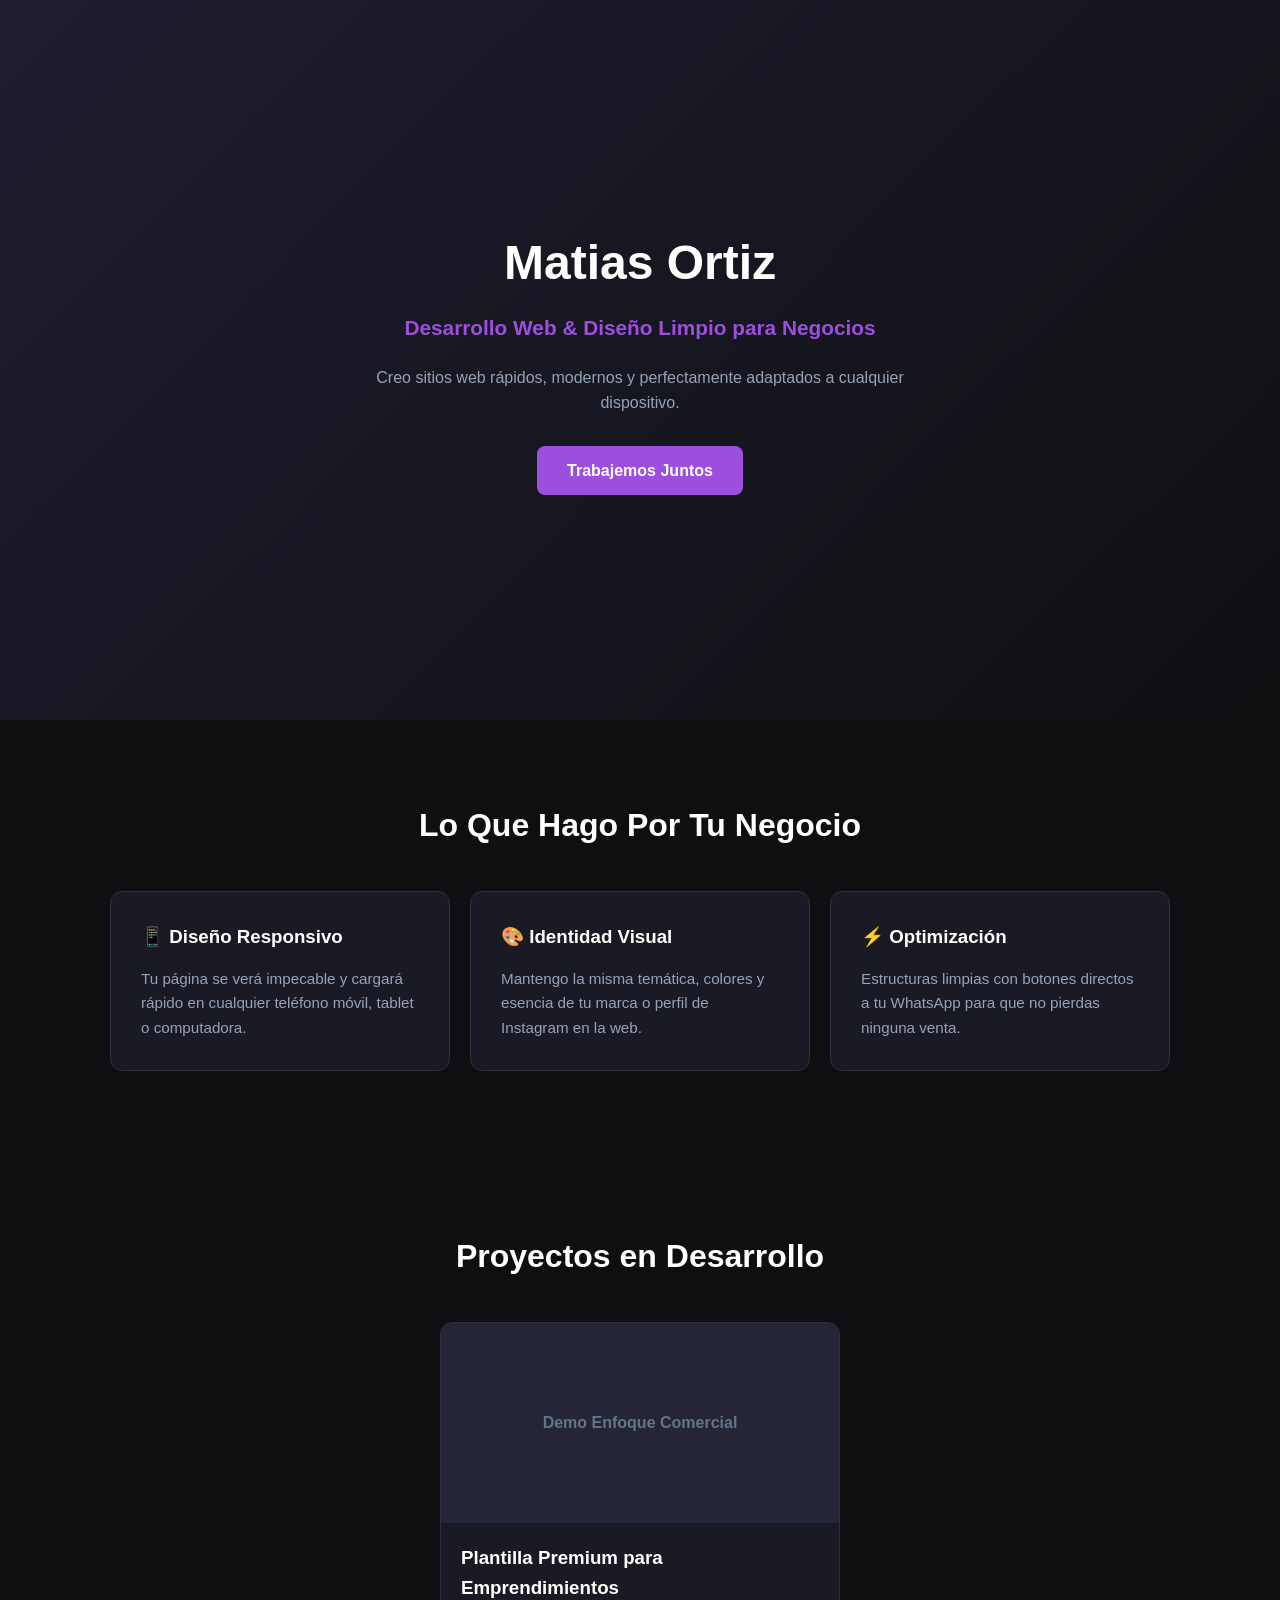
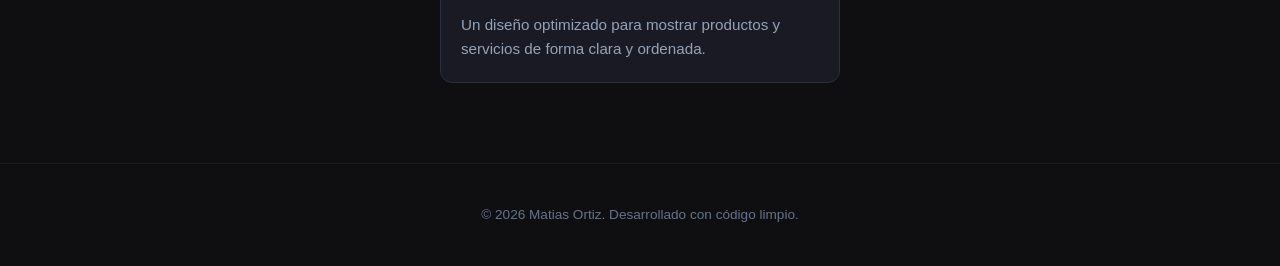
==== index.html @ 4dd02185 "Rename portafoleo to index.html" ====
<!DOCTYPE html>
<html lang="es">
<head>
    <meta charset="UTF-8">
    <meta name="viewport" content="width=device-width, initial-scale=1.0">
    <title>Matias Ortiz | Desarrollo Web</title>
    <link rel="stylesheet" href="style.css">
</head>
<body>

    <!-- Encabezado / Hero -->
    <header class="hero">
        <div class="hero-content">
            <h1>Matias Ortiz</h1>
            <p class="subtitle">Desarrollo Web & Diseño Limpio para Negocios</p>
            <p class="tagline">Creo sitios web rápidos, modernos y perfectamente adaptados a cualquier dispositivo.</p>
           <a href="https://www.instagram.com/matioz___" class="btn-primary" target="_blank">Trabajemos Juntos</a>
        </div>
    </header>

    <!-- Sección de Servicios -->
    <section class="services">
        <h2>Lo Que Hago Por Tu Negocio</h2>
        <div class="grid-services">
            <div class="card">
                <h3>📱 Diseño Responsivo</h3>
                <p>Tu página se verá impecable y cargará rápido en cualquier teléfono móvil, tablet o computadora.</p>
            </div>
            <div class="card">
                <h3>🎨 Identidad Visual</h3>
                <p>Mantengo la misma temática, colores y esencia de tu marca o perfil de Instagram en la web.</p>
            </div>
            <div class="card">
                <h3>⚡ Optimización</h3>
                <p>Estructuras limpias con botones directos a tu WhatsApp para que no pierdas ninguna venta.</p>
            </div>
        </div>
    </section>

    <!-- Sección de Proyectos (Demos) -->
    <section class="projects">
        <h2>Proyectos en Desarrollo</h2>
        <div class="grid-projects">
            <div class="project-card">
                <div class="project-img-placeholder">Demo Enfoque Comercial</div>
                <h3>Plantilla Premium para Emprendimientos</h3>
                <p>Un diseño optimizado para mostrar productos y servicios de forma clara y ordenada.</p>
            </div>
        </div>
    </section>

    <!-- Footer -->
    <footer>
        <p>&copy; 2026 Matias Ortiz. Desarrollado con código limpio.</p>
    </footer>

</body>
</html>
---- style.css ----
/* Configuración General */
* {
    margin: 0;
    padding: 0;
    box-sizing: border-box;
    font-family: 'Segoe UI', Tahoma, Geneva, Verdana, sans-serif;
}

body {
    background-color: #0f0f12; /* Fondo oscuro y moderno */
    color: #e2e8f0;
    line-height: 1.6;
}

/* Encabezado / Hero */
.hero {
    height: 80vh;
    display: flex;
    align-items: center;
    justify-content: center;
    text-align: center;
    padding: 20px;
    background: linear-gradient(135deg, #1e1e2f 0%, #0f0f12 100%);
}

.hero-content h1 {
    font-size: 3rem;
    color: #fff;
    margin-bottom: 10px;
}

.hero-content .subtitle {
    font-size: 1.3rem;
    color: #9d4edf; /* Tono morado/glitch sutil */
    font-weight: 600;
    margin-bottom: 20px;
}

.hero-content .tagline {
    max-width: 600px;
    margin: 0 auto 30px auto;
    color: #94a3b8;
}

/* Botón Profesional */
.btn-primary {
    display: inline-block;
    padding: 12px 30px;
    background-color: #9d4edf;
    color: #fff;
    text-decoration: none;
    border-radius: 8px;
    font-weight: bold;
    transition: transform 0.2s, background-color 0.2s;
}

.btn-primary:hover {
    background-color: #7b2cbf;
    transform: translateY(-2px);
}

/* Sección Servicios */
.services, .projects {
    padding: 80px 20px;
    max-width: 1100px;
    margin: 0 auto;
}

h2 {
    text-align: center;
    font-size: 2rem;
    margin-bottom: 40px;
    color: #fff;
}

.grid-services {
    display: grid;
    grid-template-columns: repeat(auto-fit, minmax(280px, 1fr));
    gap: 20px;
}

.card {
    background-color: #1a1a24;
    padding: 30px;
    border-radius: 12px;
    border: 1px solid #2d2d3f;
    transition: border-color 0.3s;
}

.card:hover {
    border-color: #9d4edf;
}

.card h3 {
    margin-bottom: 15px;
    color: #fff;
}

.card p {
    color: #94a3b8;
    font-size: 0.95rem;
}

/* Sección Proyectos */
.grid-projects {
    display: flex;
    justify-content: center;
}

.project-card {
    background-color: #1a1a24;
    max-width: 400px;
    border-radius: 12px;
    overflow: hidden;
    border: 1px solid #2d2d3f;
}

.project-img-placeholder {
    height: 200px;
    background-color: #252538;
    display: flex;
    align-items: center;
    justify-content: center;
    color: #64748b;
    font-weight: bold;
}

.project-card h3 {
    padding: 20px 20px 10px 20px;
    color: #fff;
}

.project-card p {
    padding: 0 20px 20px 20px;
    color: #94a3b8;
    font-size: 0.95rem;
}

/* Footer */
footer {
    text-align: center;
    padding: 40px 20px;
    color: #64748b;
    font-size: 0.85rem;
    border-top: 1px solid #1a1a24;
}
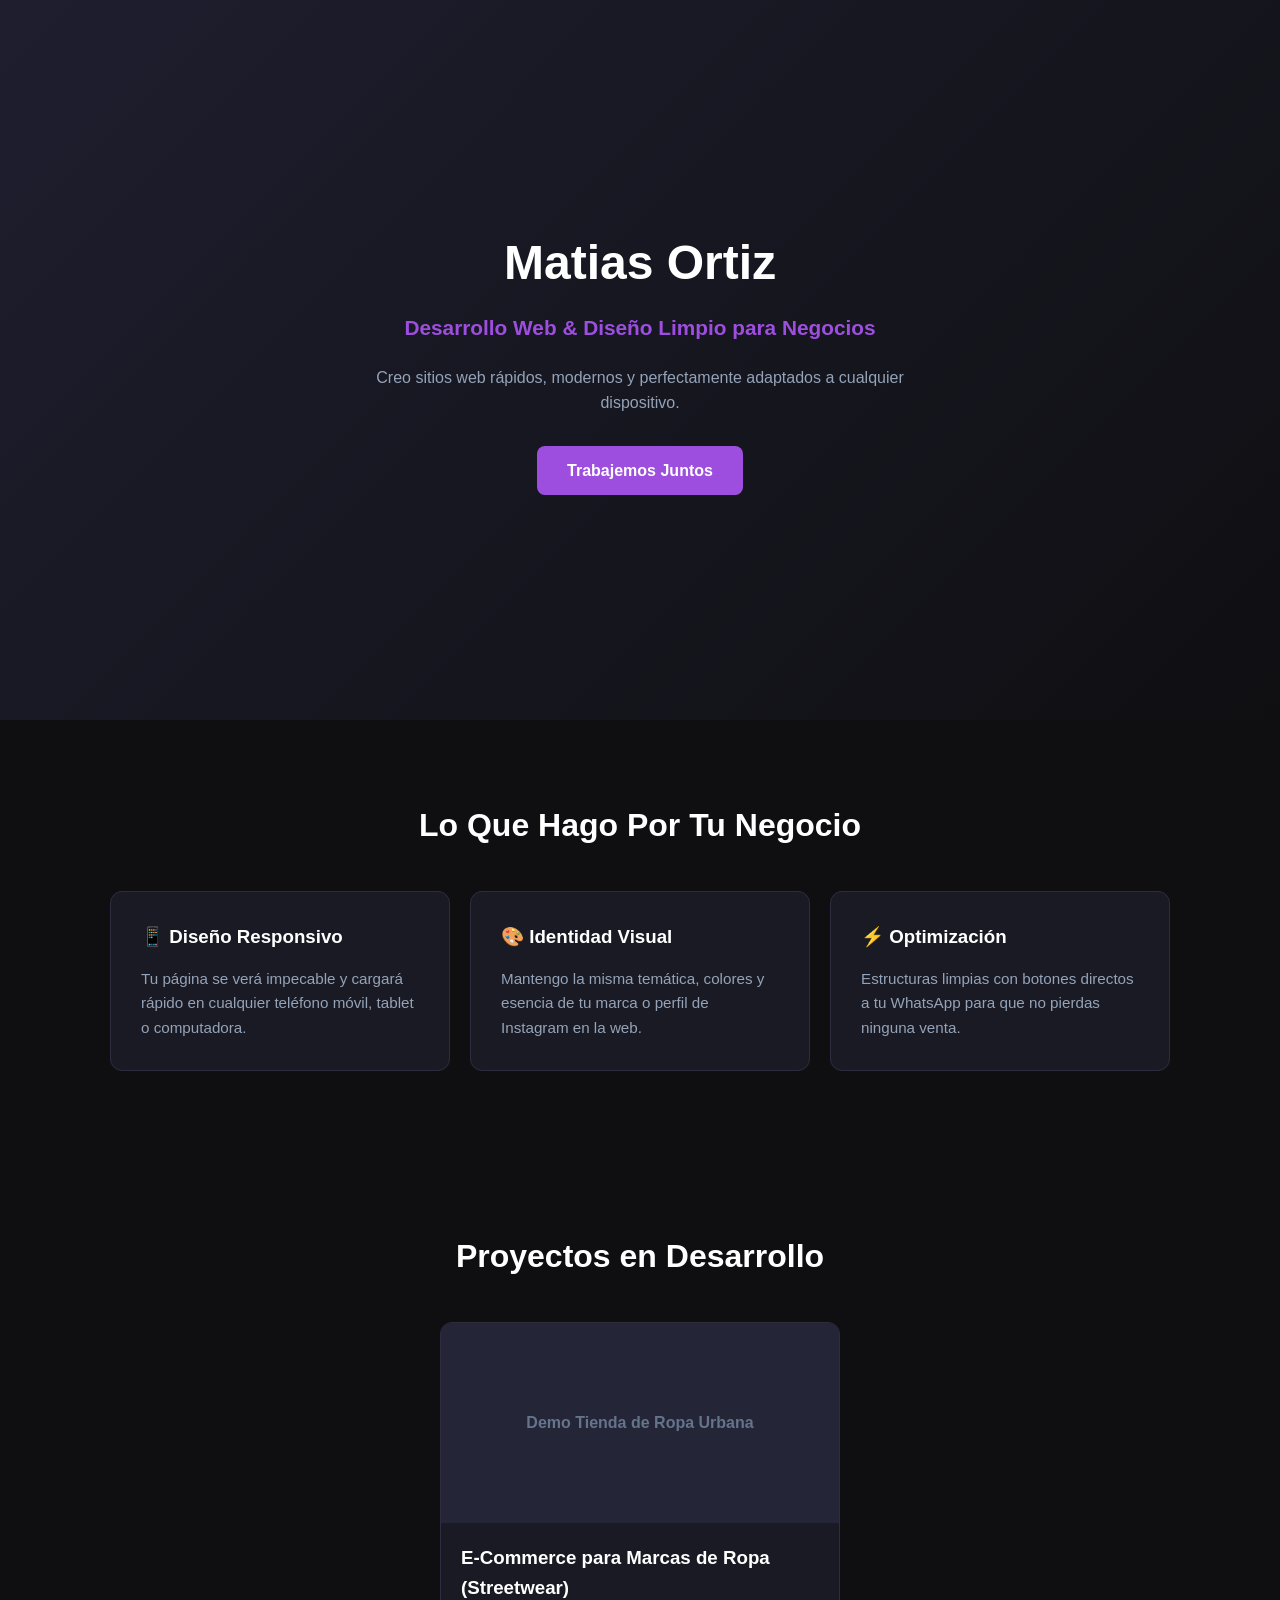
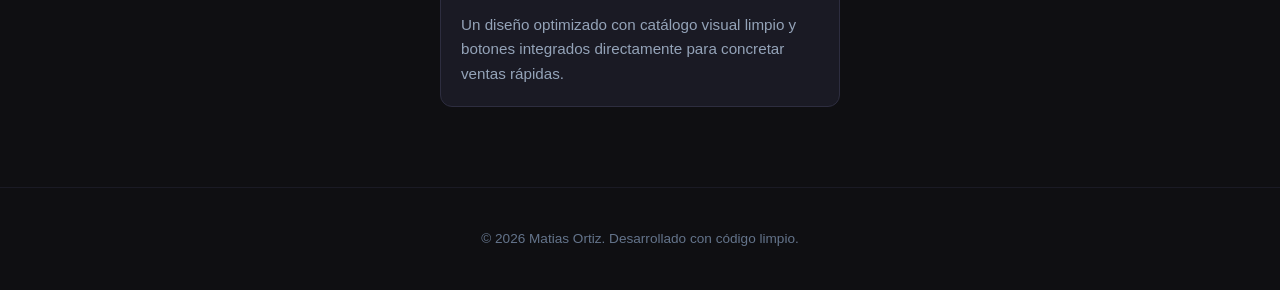
==== commit 960821b6: "Update index.html" ====
--- a/index.html
+++ b/index.html
@@ -8,17 +8,15 @@
 </head>
 <body>
 
-    <!-- Encabezado / Hero -->
     <header class="hero">
         <div class="hero-content">
             <h1>Matias Ortiz</h1>
             <p class="subtitle">Desarrollo Web & Diseño Limpio para Negocios</p>
             <p class="tagline">Creo sitios web rápidos, modernos y perfectamente adaptados a cualquier dispositivo.</p>
-           <a href="https://www.instagram.com/matioz___" class="btn-primary" target="_blank">Trabajemos Juntos</a>
+            <a href="https://www.instagram.com/matioz___" class="btn-primary" target="_blank">Trabajemos Juntos</a>
         </div>
     </header>
 
-    <!-- Sección de Servicios -->
     <section class="services">
         <h2>Lo Que Hago Por Tu Negocio</h2>
         <div class="grid-services">
@@ -37,19 +35,19 @@
         </div>
     </section>
 
-    <!-- Sección de Proyectos (Demos) -->
     <section class="projects">
         <h2>Proyectos en Desarrollo</h2>
         <div class="grid-projects">
-            <div class="project-card">
-                <div class="project-img-placeholder">Demo Enfoque Comercial</div>
-                <h3>Plantilla Premium para Emprendimientos</h3>
-                <p>Un diseño optimizado para mostrar productos y servicios de forma clara y ordenada.</p>
-            </div>
+            <a href="demo-tienda/index.html" style="text-decoration: none; color: inherit; display: block;">
+                <div class="project-card">
+                    <div class="project-img-placeholder">Demo Tienda de Ropa Urbana</div>
+                    <h3>E-Commerce para Marcas de Ropa (Streetwear)</h3>
+                    <p>Un diseño optimizado con catálogo visual limpio y botones integrados directamente para concretar ventas rápidas.</p>
+                </div>
+            </a>
         </div>
     </section>
 
-    <!-- Footer -->
     <footer>
         <p>&copy; 2026 Matias Ortiz. Desarrollado con código limpio.</p>
     </footer>
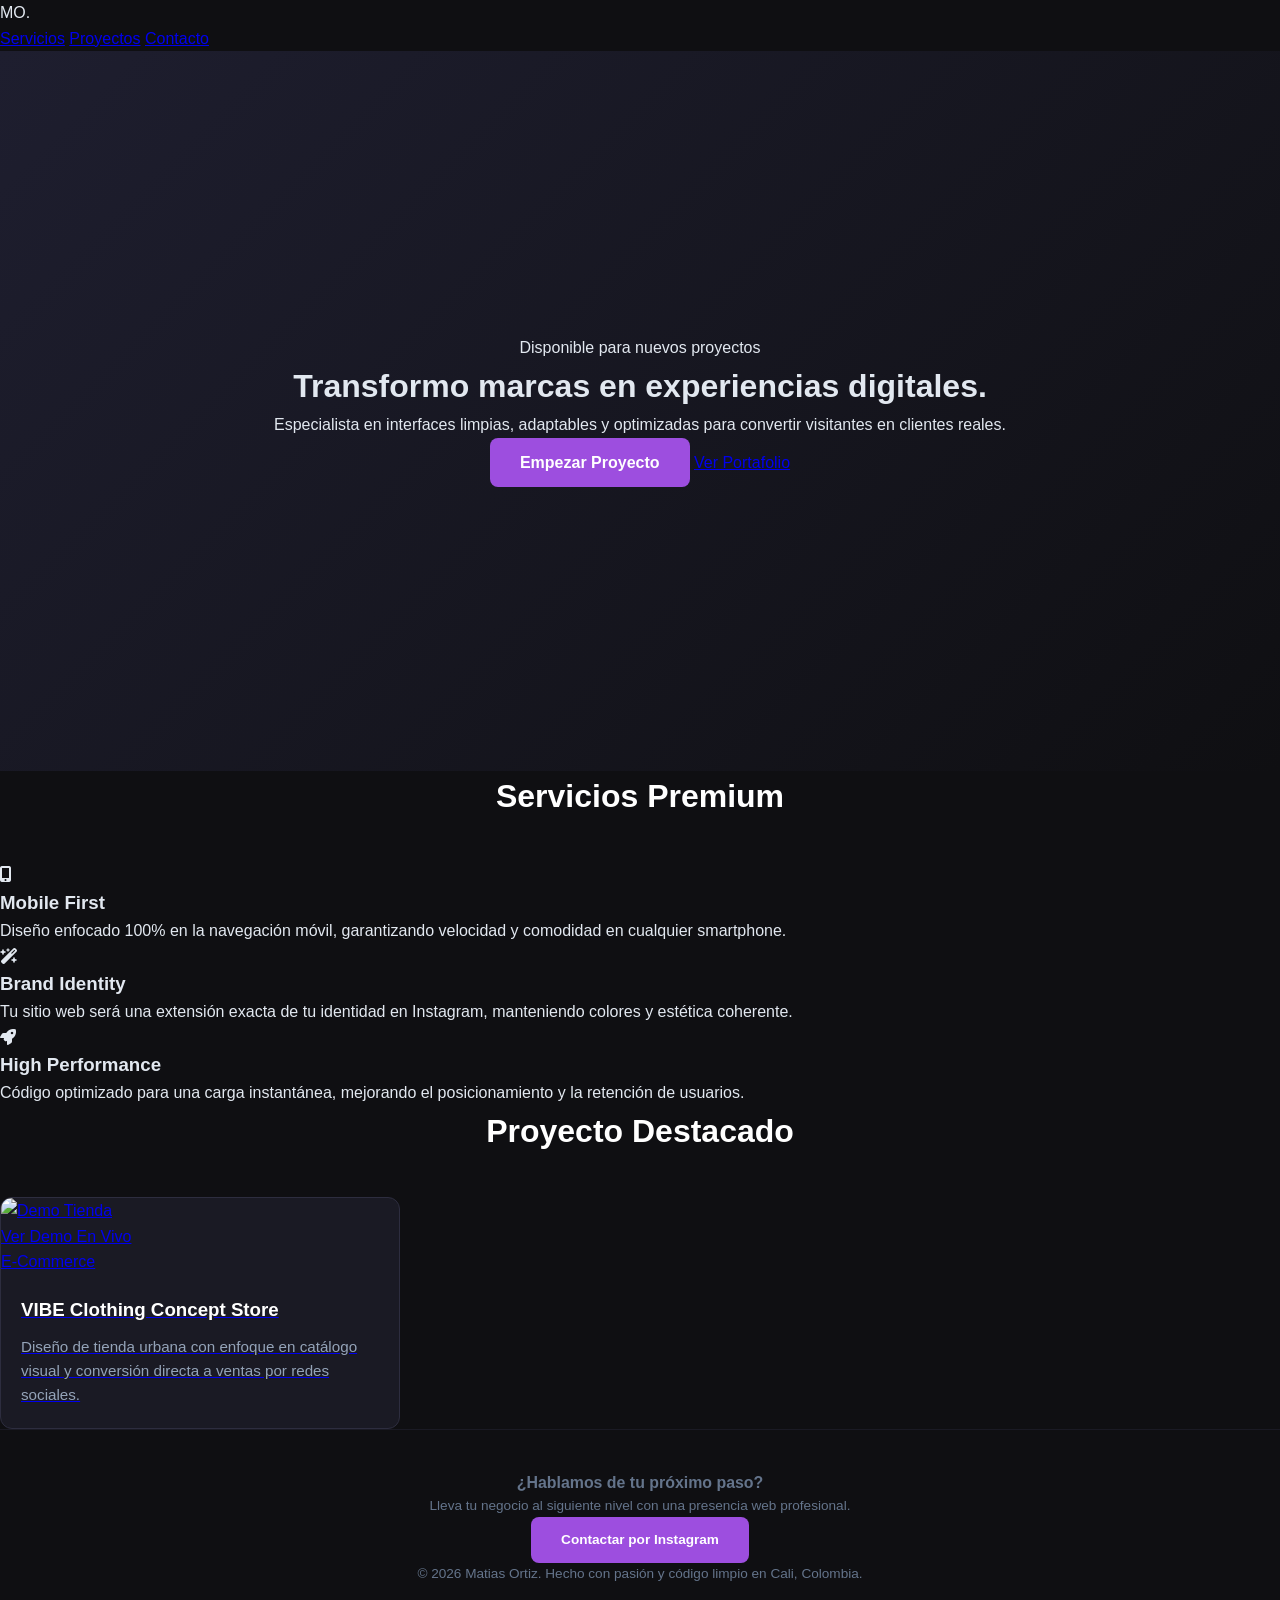
==== commit 7a1c4a00: "Update index.html" ====
--- a/index.html
+++ b/index.html
@@ -3,53 +3,87 @@
 <head>
     <meta charset="UTF-8">
     <meta name="viewport" content="width=device-width, initial-scale=1.0">
-    <title>Matias Ortiz | Desarrollo Web</title>
+    <title>Matias Ortiz | Creative Web Developer</title>
+    <link rel="preconnect" href="https://fonts.googleapis.com">
+    <link rel="preconnect" href="https://fonts.gstatic.com" crossorigin>
+    <link href="https://fonts.googleapis.com/css2?family=Urbanist:wght@300;400;600;800&display=swap" rel="stylesheet">
+    <link rel="stylesheet" href="https://cdnjs.cloudflare.com/ajax/libs/font-awesome/6.5.1/css/all.min.css">
     <link rel="stylesheet" href="style.css">
 </head>
 <body>
 
+    <div class="bg-gradient"></div>
+
+    <nav class="glass-nav">
+        <div class="logo">MO<span>.</span></div>
+        <div class="nav-links">
+            <a href="#servicios">Servicios</a>
+            <a href="#proyectos">Proyectos</a>
+            <a href="https://www.instagram.com/matioz___" class="btn-nav" target="_blank">Contacto</a>
+        </div>
+    </nav>
+
     <header class="hero">
-        <div class="hero-content">
-            <h1>Matias Ortiz</h1>
-            <p class="subtitle">Desarrollo Web & Diseño Limpio para Negocios</p>
-            <p class="tagline">Creo sitios web rápidos, modernos y perfectamente adaptados a cualquier dispositivo.</p>
-            <a href="https://www.instagram.com/matioz___" class="btn-primary" target="_blank">Trabajemos Juntos</a>
+        <div class="hero-container">
+            <span class="badge">Disponible para nuevos proyectos</span>
+            <h1>Transformo marcas en <span>experiencias digitales.</span></h1>
+            <p>Especialista en interfaces limpias, adaptables y optimizadas para convertir visitantes en clientes reales.</p>
+            <div class="hero-btns">
+                <a href="https://www.instagram.com/matioz___" class="btn-primary" target="_blank">Empezar Proyecto</a>
+                <a href="#proyectos" class="btn-secondary">Ver Portafolio</a>
+            </div>
         </div>
     </header>
 
-    <section class="services">
-        <h2>Lo Que Hago Por Tu Negocio</h2>
-        <div class="grid-services">
-            <div class="card">
-                <h3>📱 Diseño Responsivo</h3>
-                <p>Tu página se verá impecable y cargará rápido en cualquier teléfono móvil, tablet o computadora.</p>
+    <section id="servicios" class="section">
+        <h2 class="section-title">Servicios <span>Premium</span></h2>
+        <div class="services-grid">
+            <div class="glass-card">
+                <i class="fa-solid fa-mobile-screen-button icon"></i>
+                <h3>Mobile First</h3>
+                <p>Diseño enfocado 100% en la navegación móvil, garantizando velocidad y comodidad en cualquier smartphone.</p>
             </div>
-            <div class="card">
-                <h3>🎨 Identidad Visual</h3>
-                <p>Mantengo la misma temática, colores y esencia de tu marca o perfil de Instagram en la web.</p>
+            <div class="glass-card">
+                <i class="fa-solid fa-wand-magic-sparkles icon"></i>
+                <h3>Brand Identity</h3>
+                <p>Tu sitio web será una extensión exacta de tu identidad en Instagram, manteniendo colores y estética coherente.</p>
             </div>
-            <div class="card">
-                <h3>⚡ Optimización</h3>
-                <p>Estructuras limpias con botones directos a tu WhatsApp para que no pierdas ninguna venta.</p>
+            <div class="glass-card">
+                <i class="fa-solid fa-rocket icon"></i>
+                <h3>High Performance</h3>
+                <p>Código optimizado para una carga instantánea, mejorando el posicionamiento y la retención de usuarios.</p>
             </div>
         </div>
     </section>
 
-    <section class="projects">
-        <h2>Proyectos en Desarrollo</h2>
-        <div class="grid-projects">
-            <a href="demo-tienda/index.html" style="text-decoration: none; color: inherit; display: block;">
-                <div class="project-card">
-                    <div class="project-img-placeholder">Demo Tienda de Ropa Urbana</div>
-                    <h3>E-Commerce para Marcas de Ropa (Streetwear)</h3>
-                    <p>Un diseño optimizado con catálogo visual limpio y botones integrados directamente para concretar ventas rápidas.</p>
+    <section id="proyectos" class="section">
+        <h2 class="section-title">Proyecto <span>Destacado</span></h2>
+        <div class="featured-project">
+            <a href="demo-tienda/index.html" class="project-link">
+                <div class="glass-card project-card">
+                    <div class="project-img">
+                        <img src="https://images.unsplash.com/photo-1558769132-cb1aea458c5e?q=80&w=1000&auto=format&fit=crop" alt="Demo Tienda">
+                        <div class="img-overlay">Ver Demo En Vivo</div>
+                    </div>
+                    <div class="project-info">
+                        <span class="tag">E-Commerce</span>
+                        <h3>VIBE Clothing Concept Store</h3>
+                        <p>Diseño de tienda urbana con enfoque en catálogo visual y conversión directa a ventas por redes sociales.</p>
+                    </div>
                 </div>
             </a>
         </div>
     </section>
 
-    <footer>
-        <p>&copy; 2026 Matias Ortiz. Desarrollado con código limpio.</p>
+    <footer class="footer">
+        <div class="footer-content">
+            <h3>¿Hablamos de tu próximo paso?</h3>
+            <p>Lleva tu negocio al siguiente nivel con una presencia web profesional.</p>
+            <a href="https://www.instagram.com/matioz___" class="btn-primary" target="_blank">Contactar por Instagram</a>
+        </div>
+        <div class="footer-bottom">
+            <p>&copy; 2026 Matias Ortiz. Hecho con pasión y código limpio en Cali, Colombia.</p>
+        </div>
     </footer>
 
 </body>
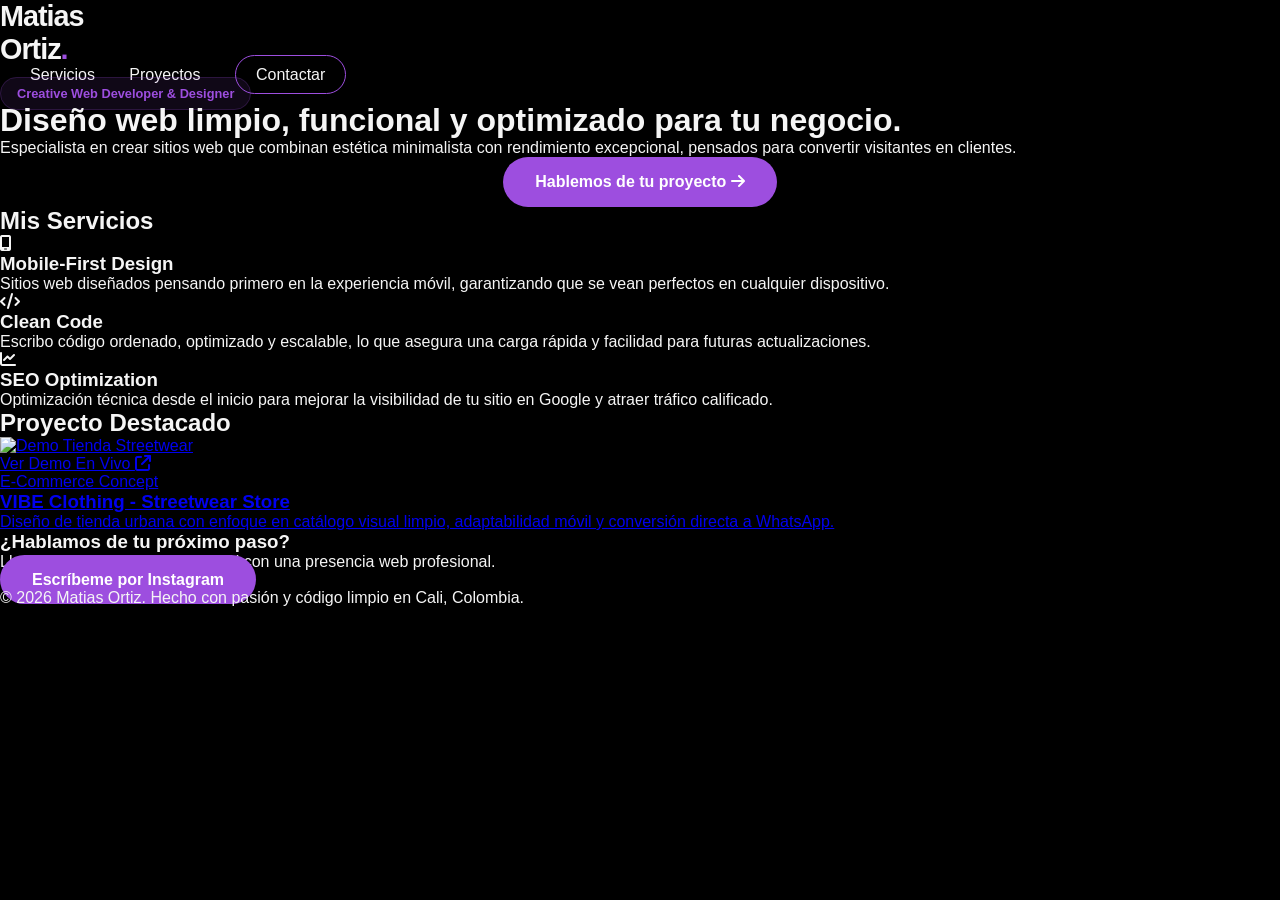
==== commit 5a97ae9e: "Update index.html" ====
--- a/index.html
+++ b/index.html
@@ -3,85 +3,82 @@
 <head>
     <meta charset="UTF-8">
     <meta name="viewport" content="width=device-width, initial-scale=1.0">
-    <title>Matias Ortiz | Creative Web Developer</title>
+    <title>Matias Ortiz | Creative Web Studio</title>
     <link rel="preconnect" href="https://fonts.googleapis.com">
     <link rel="preconnect" href="https://fonts.gstatic.com" crossorigin>
-    <link href="https://fonts.googleapis.com/css2?family=Urbanist:wght@300;400;600;800&display=swap" rel="stylesheet">
+    <link href="https://fonts.googleapis.com/css2?family=Poppins:wght@300;400;500;600;700&display=swap" rel="stylesheet">
     <link rel="stylesheet" href="https://cdnjs.cloudflare.com/ajax/libs/font-awesome/6.5.1/css/all.min.css">
     <link rel="stylesheet" href="style.css">
 </head>
 <body>
 
-    <div class="bg-gradient"></div>
-
-    <nav class="glass-nav">
-        <div class="logo">MO<span>.</span></div>
+    <nav class="clean-nav">
+        <div class="logo">Matias<br>Ortiz<span>.</span></div>
         <div class="nav-links">
             <a href="#servicios">Servicios</a>
             <a href="#proyectos">Proyectos</a>
-            <a href="https://www.instagram.com/matioz___" class="btn-nav" target="_blank">Contacto</a>
+            <a href="https://www.instagram.com/matioz___" class="btn-nav" target="_blank">Contactar</a>
         </div>
     </nav>
 
-    <header class="hero">
+    <header class="hero-clean">
         <div class="hero-container">
-            <span class="badge">Disponible para nuevos proyectos</span>
-            <h1>Transformo marcas en <span>experiencias digitales.</span></h1>
-            <p>Especialista en interfaces limpias, adaptables y optimizadas para convertir visitantes en clientes reales.</p>
+            <span class="badge">Creative Web Developer & Designer</span>
+            <h1>Diseño web <span>limpio,</span> funcional y optimizado para tu negocio.</h1>
+            <p>Especialista en crear sitios web que combinan estética minimalista con rendimiento excepcional, pensados para convertir visitantes en clientes.</p>
             <div class="hero-btns">
-                <a href="https://www.instagram.com/matioz___" class="btn-primary" target="_blank">Empezar Proyecto</a>
-                <a href="#proyectos" class="btn-secondary">Ver Portafolio</a>
+                <a href="https://www.instagram.com/matioz___" class="btn-primary" target="_blank">Hablemos de tu proyecto <i class="fa-solid fa-arrow-right"></i></a>
             </div>
         </div>
     </header>
 
-    <section id="servicios" class="section">
-        <h2 class="section-title">Servicios <span>Premium</span></h2>
-        <div class="services-grid">
-            <div class="glass-card">
-                <i class="fa-solid fa-mobile-screen-button icon"></i>
-                <h3>Mobile First</h3>
-                <p>Diseño enfocado 100% en la navegación móvil, garantizando velocidad y comodidad en cualquier smartphone.</p>
+    <section id="servicios" class="section-clean">
+        <h2 class="section-title-clean">Mis <span>Servicios</span></h2>
+        <div class="services-grid-clean">
+            <div class="service-card-clean">
+                <i class="fa-solid fa-mobile-screen icon-clean"></i>
+                <h3>Mobile-First Design</h3>
+                <p>Sitios web diseñados pensando primero en la experiencia móvil, garantizando que se vean perfectos en cualquier dispositivo.</p>
             </div>
-            <div class="glass-card">
-                <i class="fa-solid fa-wand-magic-sparkles icon"></i>
-                <h3>Brand Identity</h3>
-                <p>Tu sitio web será una extensión exacta de tu identidad en Instagram, manteniendo colores y estética coherente.</p>
+            <div class="service-card-clean">
+                <i class="fa-solid fa-code icon-clean"></i>
+                <h3>Clean Code</h3>
+                <p>Escribo código ordenado, optimizado y escalable, lo que asegura una carga rápida y facilidad para futuras actualizaciones.</p>
             </div>
-            <div class="glass-card">
-                <i class="fa-solid fa-rocket icon"></i>
-                <h3>High Performance</h3>
-                <p>Código optimizado para una carga instantánea, mejorando el posicionamiento y la retención de usuarios.</p>
+            <div class="service-card-clean">
+                <i class="fa-solid fa-chart-line icon-clean"></i>
+                <h3>SEO Optimization</h3>
+                <p>Optimización técnica desde el inicio para mejorar la visibilidad de tu sitio en Google y atraer tráfico calificado.</p>
             </div>
         </div>
     </section>
 
-    <section id="proyectos" class="section">
-        <h2 class="section-title">Proyecto <span>Destacado</span></h2>
-        <div class="featured-project">
-            <a href="demo-tienda/index.html" class="project-link">
-                <div class="glass-card project-card">
-                    <div class="project-img">
-                        <img src="https://images.unsplash.com/photo-1558769132-cb1aea458c5e?q=80&w=1000&auto=format&fit=crop" alt="Demo Tienda">
-                        <div class="img-overlay">Ver Demo En Vivo</div>
+    <section id="proyectos" class="section-clean">
+        <h2 class="section-title-clean">Proyecto <span>Destacado</span></h2>
+        <div class="featured-project-clean">
+            <a href="demo-tienda/index.html" class="project-link-clean" target="_blank">
+                <div class="project-card-clean">
+                    <div class="project-img-clean">
+                        <img src="https://images.unsplash.com/photo-1558769132-cb1aea458c5e?q=80&w=1000&auto=format&fit=crop" alt="Demo Tienda Streetwear">
+                        <div class="img-overlay-clean">Ver Demo En Vivo <i class="fa-solid fa-arrow-up-right-from-square"></i></div>
                     </div>
-                    <div class="project-info">
-                        <span class="tag">E-Commerce</span>
-                        <h3>VIBE Clothing Concept Store</h3>
-                        <p>Diseño de tienda urbana con enfoque en catálogo visual y conversión directa a ventas por redes sociales.</p>
+                    <div class="project-info-clean">
+                        <span class="tag-clean">E-Commerce Concept</span>
+                        <h3>VIBE Clothing - Streetwear Store</h3>
+                        <p>Diseño de tienda urbana con enfoque en catálogo visual limpio, adaptabilidad móvil y conversión directa a WhatsApp.</p>
                     </div>
                 </div>
             </a>
         </div>
     </section>
 
-    <footer class="footer">
-        <div class="footer-content">
+    <footer class="footer-clean">
+        <div class="footer-content-clean">
             <h3>¿Hablamos de tu próximo paso?</h3>
             <p>Lleva tu negocio al siguiente nivel con una presencia web profesional.</p>
-            <a href="https://www.instagram.com/matioz___" class="btn-primary" target="_blank">Contactar por Instagram</a>
+            <a href="https://www.instagram.com/matioz___" class="btn-primary" target="_blank">Escríbeme por Instagram</a>
         </div>
-        <div class="footer-bottom">
+        <div class="footer-bottom-clean">
             <p>&copy; 2026 Matias Ortiz. Hecho con pasión y código limpio en Cali, Colombia.</p>
         </div>
     </footer>
--- a/style.css
+++ b/style.css
@@ -1,146 +1,282 @@
-/* Configuración General */
+:root {
+    --primary: #9d4edf;
+    --primary-hover: #7b2cbf;
+    --bg: #000000;
+    --card-bg: rgba(255, 255, 255, 0.05);
+    --border: rgba(255, 255, 255, 0.1);
+    --text: #f5f5f5;
+    --text-muted: #a0a0a0;
+}
+
 * {
     margin: 0;
     padding: 0;
     box-sizing: border-box;
-    font-family: 'Segoe UI', Tahoma, Geneva, Verdana, sans-serif;
+    font-family: 'Urbanist', sans-serif;
+    scroll-behavior: smooth;
 }
 
 body {
-    background-color: #0f0f12; /* Fondo oscuro y moderno */
-    color: #e2e8f0;
-    line-height: 1.6;
-}
-
-/* Encabezado / Hero */
+    background-color: var(--bg);
+    color: var(--text);
+    overflow-x: hidden;
+}
+
+/* Fondo con degradado animado sutil */
+.bg-gradient {
+    position: fixed;
+    top: 0;
+    left: 0;
+    width: 100%;
+    height: 100%;
+    background: radial-gradient(circle at 10% 20%, rgba(157, 78, 223, 0.15) 0%, transparent 40%),
+                radial-gradient(circle at 90% 80%, rgba(123, 44, 191, 0.1) 0%, transparent 40%);
+    z-index: -1;
+}
+
+/* Navegación */
+.glass-nav {
+    display: flex;
+    justify-content: space-between;
+    align-items: center;
+    padding: 20px 8%;
+    background: rgba(0, 0, 0, 0.7);
+    backdrop-filter: blur(10px);
+    position: sticky;
+    top: 0;
+    z-index: 1000;
+    border-bottom: 1px solid var(--border);
+}
+
+.logo {
+    font-size: 1.8rem;
+    font-weight: 800;
+    letter-spacing: -1px;
+}
+
+.logo span { color: var(--primary); }
+
+.nav-links a {
+    color: var(--text);
+    text-decoration: none;
+    margin-left: 30px;
+    font-weight: 500;
+    transition: 0.3s;
+}
+
+.btn-nav {
+    border: 1px solid var(--primary);
+    padding: 10px 20px;
+    border-radius: 50px;
+}
+
+/* Hero Section */
 .hero {
-    height: 80vh;
+    height: 85vh;
     display: flex;
     align-items: center;
     justify-content: center;
     text-align: center;
-    padding: 20px;
-    background: linear-gradient(135deg, #1e1e2f 0%, #0f0f12 100%);
-}
-
-.hero-content h1 {
-    font-size: 3rem;
+    padding: 0 5%;
+}
+
+.badge {
+    background: rgba(157, 78, 223, 0.1);
+    color: var(--primary);
+    padding: 8px 16px;
+    border-radius: 50px;
+    font-size: 0.8rem;
+    font-weight: 600;
+    border: 1px solid rgba(157, 78, 223, 0.2);
+}
+
+.hero h1 {
+    font-size: clamp(2.5rem, 6vw, 4.5rem);
+    font-weight: 800;
+    line-height: 1.1;
+    margin: 25px 0;
+    max-width: 900px;
+}
+
+.hero h1 span {
+    background: linear-gradient(90deg, #9d4edf, #c77dff);
+    -webkit-background-clip: text;
+    -webkit-text-fill-color: transparent;
+}
+
+.hero p {
+    color: var(--text-muted);
+    font-size: 1.2rem;
+    max-width: 650px;
+    margin: 0 auto 40px;
+}
+
+.hero-btns {
+    display: flex;
+    gap: 15px;
+    justify-content: center;
+}
+
+/* Botones */
+.btn-primary {
+    background: var(--primary);
     color: #fff;
-    margin-bottom: 10px;
-}
-
-.hero-content .subtitle {
-    font-size: 1.3rem;
-    color: #9d4edf; /* Tono morado/glitch sutil */
+    padding: 16px 32px;
+    border-radius: 50px;
+    text-decoration: none;
     font-weight: 600;
-    margin-bottom: 20px;
-}
-
-.hero-content .tagline {
-    max-width: 600px;
-    margin: 0 auto 30px auto;
-    color: #94a3b8;
-}
-
-/* Botón Profesional */
-.btn-primary {
-    display: inline-block;
-    padding: 12px 30px;
-    background-color: #9d4edf;
+    transition: 0.3s;
+}
+
+.btn-primary:hover {
+    background: var(--primary-hover);
+    transform: translateY(-3px);
+    box-shadow: 0 10px 20px rgba(157, 78, 223, 0.3);
+}
+
+.btn-secondary {
+    background: rgba(255, 255, 255, 0.05);
     color: #fff;
+    padding: 16px 32px;
+    border-radius: 50px;
     text-decoration: none;
-    border-radius: 8px;
-    font-weight: bold;
-    transition: transform 0.2s, background-color 0.2s;
-}
-
-.btn-primary:hover {
-    background-color: #7b2cbf;
-    transform: translateY(-2px);
-}
-
-/* Sección Servicios */
-.services, .projects {
-    padding: 80px 20px;
-    max-width: 1100px;
+    font-weight: 600;
+    border: 1px solid var(--border);
+    transition: 0.3s;
+}
+
+.btn-secondary:hover {
+    background: rgba(255, 255, 255, 0.1);
+}
+
+/* Secciones */
+.section {
+    padding: 100px 8%;
+}
+
+.section-title {
+    font-size: 2.5rem;
+    font-weight: 800;
+    margin-bottom: 50px;
+    text-align: center;
+}
+
+.section-title span { color: var(--primary); }
+
+/* Grid de Servicios */
+.services-grid {
+    display: grid;
+    grid-template-columns: repeat(auto-fit, minmax(300px, 1fr));
+    gap: 25px;
+}
+
+.glass-card {
+    background: var(--card-bg);
+    backdrop-filter: blur(10px);
+    border: 1px solid var(--border);
+    padding: 40px;
+    border-radius: 24px;
+    transition: 0.4s;
+}
+
+.glass-card:hover {
+    border-color: var(--primary);
+    background: rgba(157, 78, 223, 0.05);
+    transform: translateY(-5px);
+}
+
+.icon {
+    font-size: 2.5rem;
+    color: var(--primary);
+    margin-bottom: 25px;
+}
+
+.glass-card h3 {
+    font-size: 1.5rem;
+    margin-bottom: 15px;
+}
+
+.glass-card p {
+    color: var(--text-muted);
+    line-height: 1.6;
+}
+
+/* Proyecto Destacado */
+.featured-project {
+    max-width: 900px;
     margin: 0 auto;
 }
 
-h2 {
-    text-align: center;
-    font-size: 2rem;
-    margin-bottom: 40px;
-    color: #fff;
-}
-
-.grid-services {
-    display: grid;
-    grid-template-columns: repeat(auto-fit, minmax(280px, 1fr));
-    gap: 20px;
-}
-
-.card {
-    background-color: #1a1a24;
-    padding: 30px;
-    border-radius: 12px;
-    border: 1px solid #2d2d3f;
-    transition: border-color 0.3s;
-}
-
-.card:hover {
-    border-color: #9d4edf;
-}
-
-.card h3 {
-    margin-bottom: 15px;
-    color: #fff;
-}
-
-.card p {
-    color: #94a3b8;
-    font-size: 0.95rem;
-}
-
-/* Sección Proyectos */
-.grid-projects {
-    display: flex;
-    justify-content: center;
-}
+.project-link { text-decoration: none; color: inherit; }
 
 .project-card {
-    background-color: #1a1a24;
-    max-width: 400px;
-    border-radius: 12px;
+    padding: 0;
     overflow: hidden;
-    border: 1px solid #2d2d3f;
-}
-
-.project-img-placeholder {
-    height: 200px;
-    background-color: #252538;
+}
+
+.project-img {
+    height: 400px;
+    position: relative;
+    overflow: hidden;
+}
+
+.project-img img {
+    width: 100%;
+    height: 100%;
+    object-fit: cover;
+}
+
+.img-overlay {
+    position: absolute;
+    top: 0;
+    left: 0;
+    width: 100%;
+    height: 100%;
+    background: rgba(157, 78, 223, 0.8);
     display: flex;
     align-items: center;
     justify-content: center;
-    color: #64748b;
-    font-weight: bold;
-}
-
-.project-card h3 {
-    padding: 20px 20px 10px 20px;
-    color: #fff;
-}
-
-.project-card p {
-    padding: 0 20px 20px 20px;
-    color: #94a3b8;
-    font-size: 0.95rem;
+    opacity: 0;
+    transition: 0.3s;
+    font-weight: 700;
+    font-size: 1.2rem;
+}
+
+.project-card:hover .img-overlay { opacity: 1; }
+
+.project-info { padding: 30px; }
+
+.tag {
+    background: rgba(255, 255, 255, 0.1);
+    padding: 5px 12px;
+    border-radius: 5px;
+    font-size: 0.75rem;
+    font-weight: 700;
+    color: var(--primary);
 }
 
 /* Footer */
-footer {
+.footer {
+    padding: 80px 8% 40px;
     text-align: center;
-    padding: 40px 20px;
-    color: #64748b;
-    font-size: 0.85rem;
-    border-top: 1px solid #1a1a24;
-}
+    background: linear-gradient(to top, rgba(157, 78, 223, 0.05), transparent);
+}
+
+.footer-content h3 { font-size: 2rem; margin-bottom: 15px; }
+
+.footer-content p { color: var(--text-muted); margin-bottom: 30px; }
+
+.footer-bottom {
+    margin-top: 60px;
+    padding-top: 30px;
+    border-top: 1px solid var(--border);
+    font-size: 0.9rem;
+    color: var(--text-muted);
+}
+
+/* Responsivo */
+@media (max-width: 768px) {
+    .nav-links a:not(.btn-nav) { display: none; }
+    .hero-btns { flex-direction: column; }
+    .project-img { height: 250px; }
+}
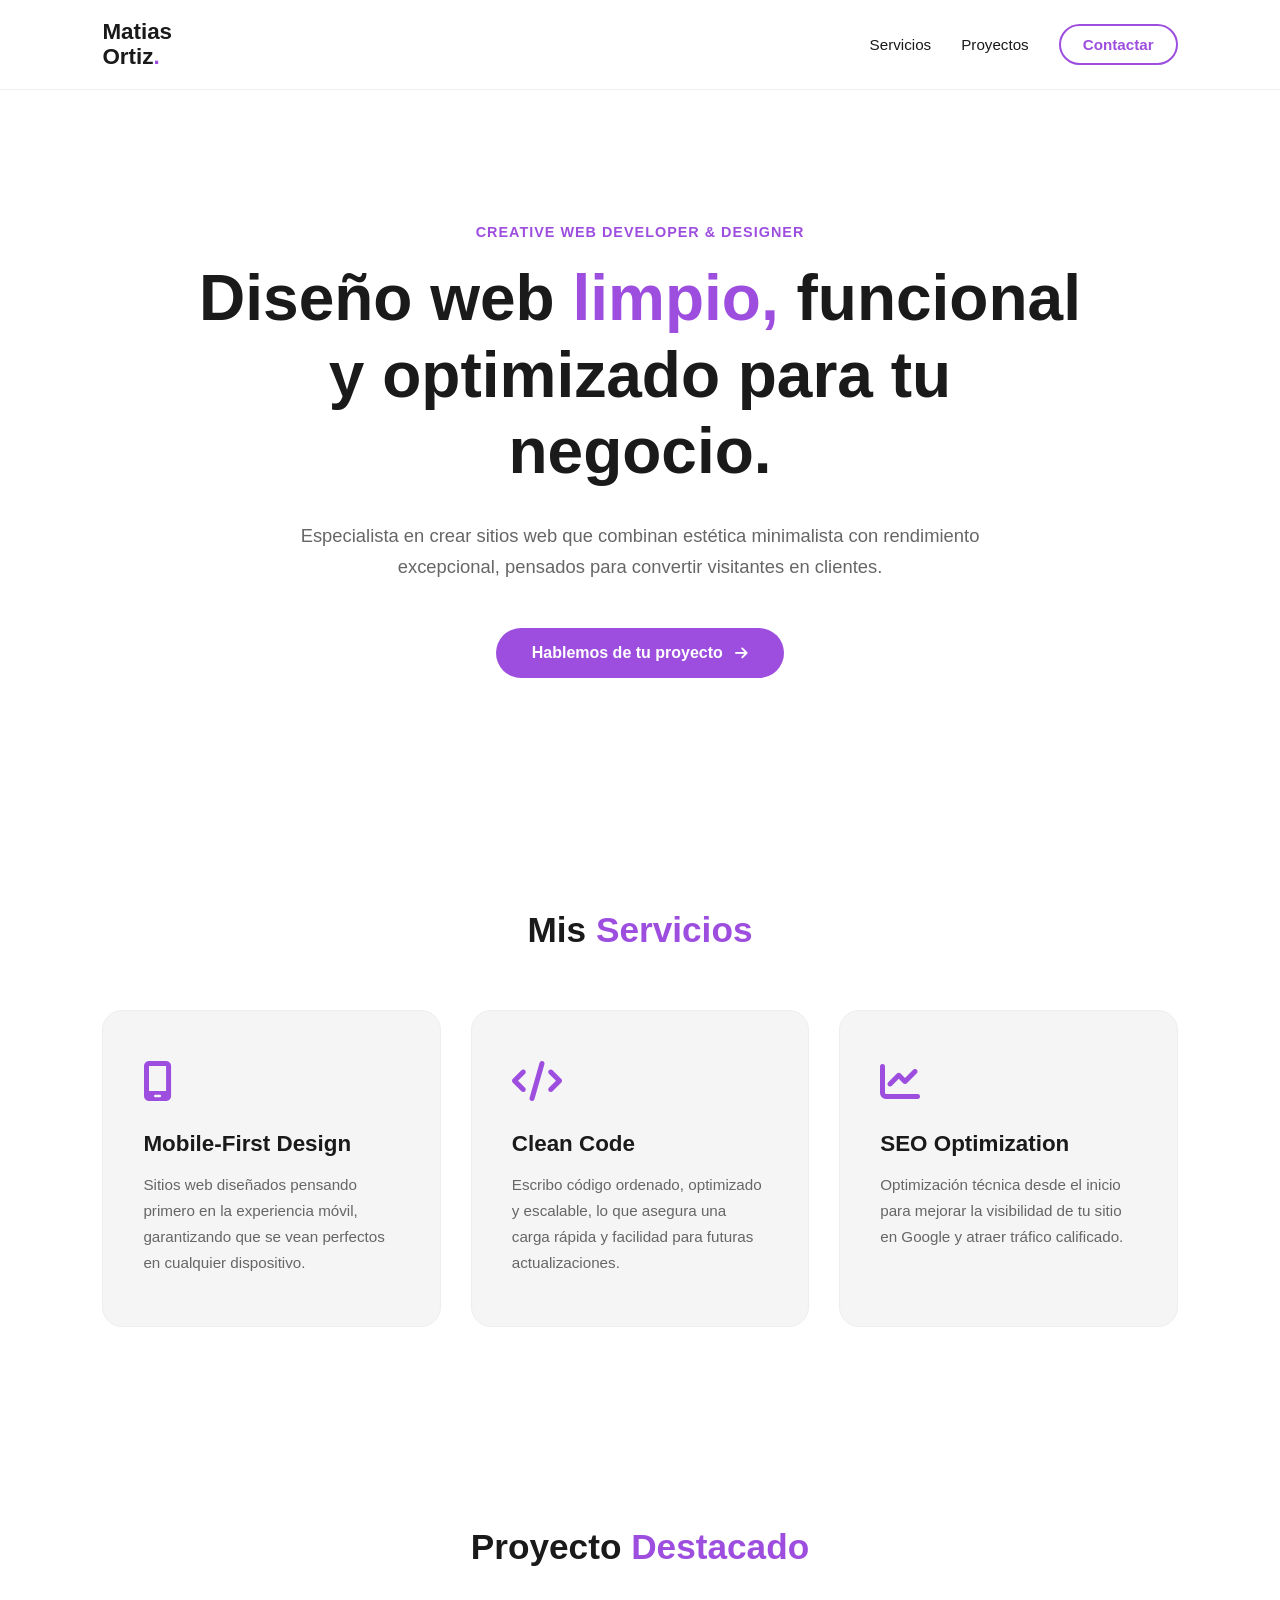
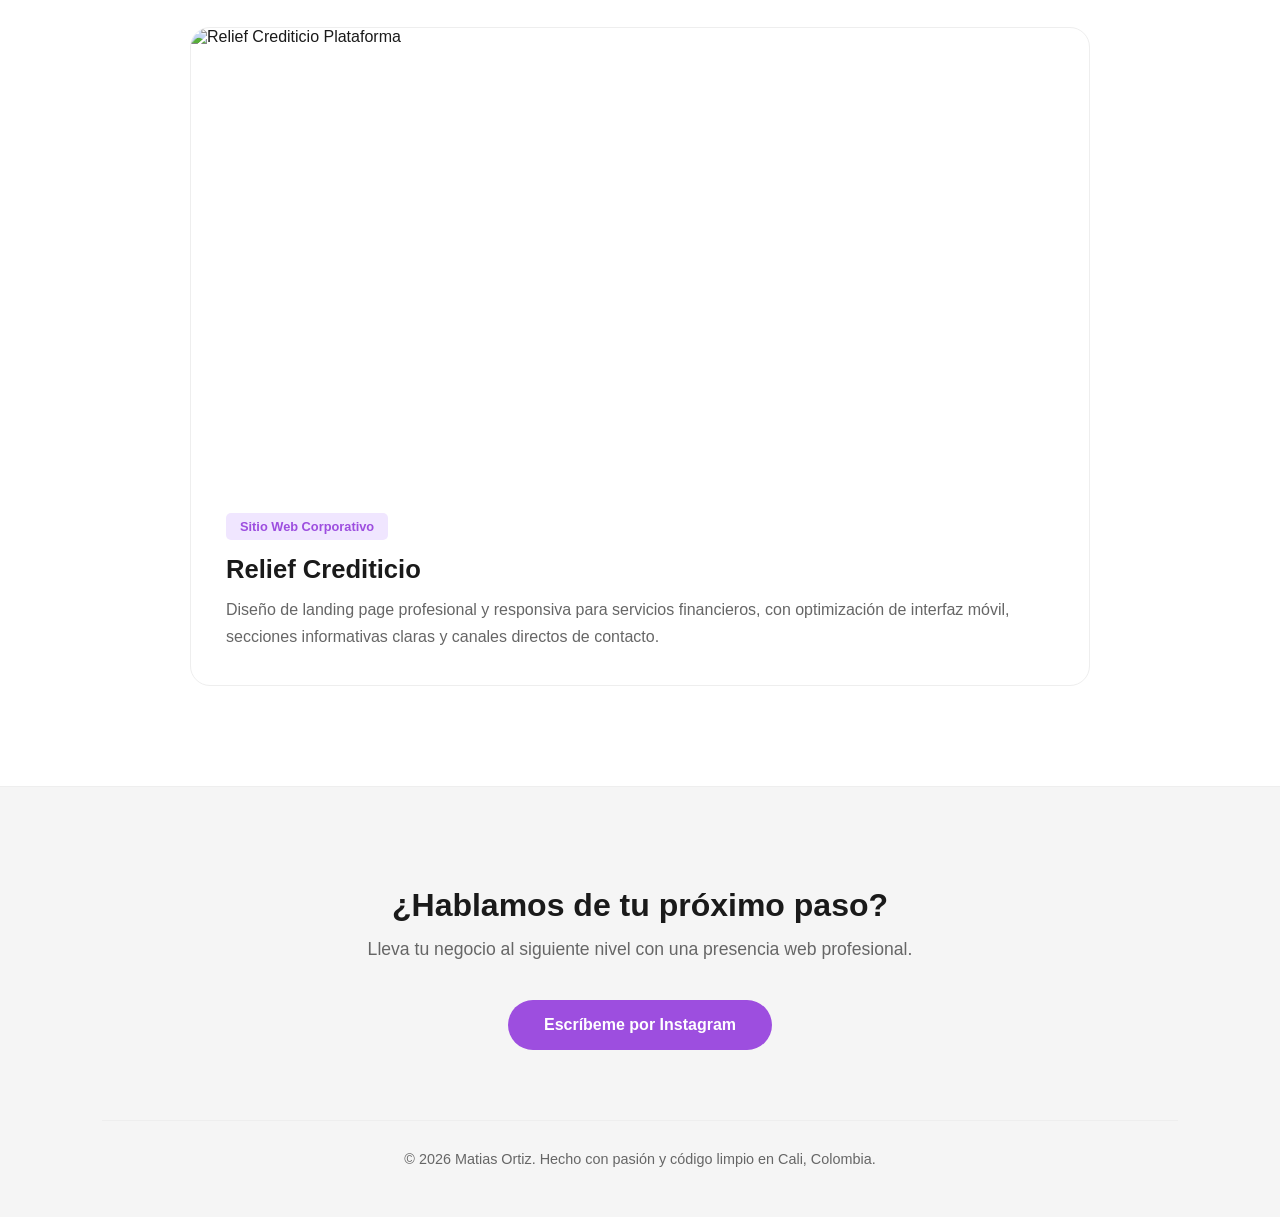
==== commit 57a21752: "Update index.html" ====
--- a/index.html
+++ b/index.html
@@ -56,16 +56,16 @@
     <section id="proyectos" class="section-clean">
         <h2 class="section-title-clean">Proyecto <span>Destacado</span></h2>
         <div class="featured-project-clean">
-            <a href="demo-tienda/index.html" class="project-link-clean" target="_blank">
+            <a href="https://www.reliefcrediticio.com/#" class="project-link-clean" target="_blank">
                 <div class="project-card-clean">
                     <div class="project-img-clean">
-                        <img src="https://images.unsplash.com/photo-1558769132-cb1aea458c5e?q=80&w=1000&auto=format&fit=crop" alt="Demo Tienda Streetwear">
-                        <div class="img-overlay-clean">Ver Demo En Vivo <i class="fa-solid fa-arrow-up-right-from-square"></i></div>
+                        <img src="https://images.unsplash.com/photo-1460925895917-afdab827c52f?q=80&w=1000&auto=format&fit=crop" alt="Relief Crediticio Plataforma">
+                        <div class="img-overlay-clean">Ver Sitio En Vivo <i class="fa-solid fa-arrow-up-right-from-square"></i></div>
                     </div>
                     <div class="project-info-clean">
-                        <span class="tag-clean">E-Commerce Concept</span>
-                        <h3>VIBE Clothing - Streetwear Store</h3>
-                        <p>Diseño de tienda urbana con enfoque en catálogo visual limpio, adaptabilidad móvil y conversión directa a WhatsApp.</p>
+                        <span class="tag-clean">Sitio Web Corporativo</span>
+                        <h3>Relief Crediticio</h3>
+                        <p>Diseño de landing page profesional y responsiva para servicios financieros, con optimización de interfaz móvil, secciones informativas claras y canales directos de contacto.</p>
                     </div>
                 </div>
             </a>
--- a/style.css
+++ b/style.css
@@ -1,18 +1,19 @@
 :root {
-    --primary: #9d4edf;
+    --primary: #9d4edf; /* Púrpura de acento (como el de Relief) */
     --primary-hover: #7b2cbf;
-    --bg: #000000;
-    --card-bg: rgba(255, 255, 255, 0.05);
-    --border: rgba(255, 255, 255, 0.1);
-    --text: #f5f5f5;
-    --text-muted: #a0a0a0;
+    --text: #1a1a1a; /* Texto casi negro para mejor legibilidad */
+    --text-muted: #666666; /* Texto secundario gris */
+    --bg: #ffffff; /* Fondo blanco puro */
+    --card-bg: #f5f5f5; /* Gris muy suave para tarjetas */
+    --border: #eeeeee; /* Bordes súper sutiles */
+    --nav-bg: rgba(255, 255, 255, 0.9); /* Navegación blanca traslúcida */
 }
 
 * {
     margin: 0;
     padding: 0;
     box-sizing: border-box;
-    font-family: 'Urbanist', sans-serif;
+    font-family: 'Poppins', sans-serif;
     scroll-behavior: smooth;
 }
 
@@ -22,25 +23,13 @@
     overflow-x: hidden;
 }
 
-/* Fondo con degradado animado sutil */
-.bg-gradient {
-    position: fixed;
-    top: 0;
-    left: 0;
-    width: 100%;
-    height: 100%;
-    background: radial-gradient(circle at 10% 20%, rgba(157, 78, 223, 0.15) 0%, transparent 40%),
-                radial-gradient(circle at 90% 80%, rgba(123, 44, 191, 0.1) 0%, transparent 40%);
-    z-index: -1;
-}
-
-/* Navegación */
-.glass-nav {
+/* Navegación Clean */
+.clean-nav {
     display: flex;
     justify-content: space-between;
     align-items: center;
     padding: 20px 8%;
-    background: rgba(0, 0, 0, 0.7);
+    background-color: var(--nav-bg);
     backdrop-filter: blur(10px);
     position: sticky;
     top: 0;
@@ -49,30 +38,48 @@
 }
 
 .logo {
-    font-size: 1.8rem;
-    font-weight: 800;
-    letter-spacing: -1px;
+    font-size: 1.4rem;
+    font-weight: 700;
+    line-height: 1.1;
+    color: var(--text);
 }
 
 .logo span { color: var(--primary); }
+
+.nav-links {
+    display: flex;
+    align-items: center;
+}
 
 .nav-links a {
     color: var(--text);
     text-decoration: none;
     margin-left: 30px;
+    font-size: 0.95rem;
     font-weight: 500;
-    transition: 0.3s;
-}
-
-.btn-nav {
-    border: 1px solid var(--primary);
-    padding: 10px 20px;
+    transition: color 0.3s ease;
+}
+
+.nav-links a:hover {
+    color: var(--primary);
+}
+
+.nav-links .btn-nav {
+    border: 2px solid var(--primary);
+    color: var(--primary);
+    padding: 10px 22px;
     border-radius: 50px;
-}
-
-/* Hero Section */
-.hero {
-    height: 85vh;
+    font-weight: 600;
+}
+
+.nav-links .btn-nav:hover {
+    background-color: var(--primary);
+    color: #fff;
+}
+
+/* Hero Section Minimalista */
+.hero-clean {
+    height: 80vh;
     display: flex;
     align-items: center;
     justify-content: center;
@@ -81,202 +88,246 @@
 }
 
 .badge {
-    background: rgba(157, 78, 223, 0.1);
-    color: var(--primary);
-    padding: 8px 16px;
-    border-radius: 50px;
-    font-size: 0.8rem;
-    font-weight: 600;
-    border: 1px solid rgba(157, 78, 223, 0.2);
-}
-
-.hero h1 {
-    font-size: clamp(2.5rem, 6vw, 4.5rem);
-    font-weight: 800;
-    line-height: 1.1;
-    margin: 25px 0;
+    color: var(--primary);
+    font-weight: 600;
+    font-size: 0.9rem;
+    letter-spacing: 1px;
+    text-transform: uppercase;
+    margin-bottom: 20px;
+    display: inline-block;
+}
+
+.hero-clean h1 {
+    font-size: clamp(2rem, 5vw, 4rem);
+    font-weight: 700;
+    line-height: 1.2;
+    color: var(--text);
+    margin: 0 auto 30px;
     max-width: 900px;
 }
 
-.hero h1 span {
-    background: linear-gradient(90deg, #9d4edf, #c77dff);
-    -webkit-background-clip: text;
-    -webkit-text-fill-color: transparent;
-}
-
-.hero p {
-    color: var(--text-muted);
-    font-size: 1.2rem;
-    max-width: 650px;
-    margin: 0 auto 40px;
-}
-
-.hero-btns {
-    display: flex;
-    gap: 15px;
-    justify-content: center;
-}
-
-/* Botones */
+.hero-clean h1 span { color: var(--primary); }
+
+.hero-clean p {
+    color: var(--text-muted);
+    font-size: 1.15rem;
+    font-weight: 300;
+    line-height: 1.7;
+    max-width: 700px;
+    margin: 0 auto 45px;
+}
+
 .btn-primary {
-    background: var(--primary);
+    background-color: var(--primary);
     color: #fff;
-    padding: 16px 32px;
+    padding: 16px 36px;
     border-radius: 50px;
     text-decoration: none;
     font-weight: 600;
-    transition: 0.3s;
+    font-size: 1rem;
+    display: inline-block;
+    transition: transform 0.3s ease, background-color 0.3s ease, box-shadow 0.3s ease;
 }
 
 .btn-primary:hover {
-    background: var(--primary-hover);
+    background-color: var(--primary-hover);
     transform: translateY(-3px);
-    box-shadow: 0 10px 20px rgba(157, 78, 223, 0.3);
-}
-
-.btn-secondary {
-    background: rgba(255, 255, 255, 0.05);
-    color: #fff;
-    padding: 16px 32px;
-    border-radius: 50px;
-    text-decoration: none;
-    font-weight: 600;
-    border: 1px solid var(--border);
-    transition: 0.3s;
-}
-
-.btn-secondary:hover {
-    background: rgba(255, 255, 255, 0.1);
-}
-
-/* Secciones */
-.section {
+    box-shadow: 0 10px 25px rgba(157, 78, 223, 0.4);
+}
+
+.btn-primary i {
+    margin-left: 8px;
+    font-size: 0.9rem;
+}
+
+/* Secciones Clean */
+.section-clean {
     padding: 100px 8%;
 }
 
-.section-title {
-    font-size: 2.5rem;
-    font-weight: 800;
-    margin-bottom: 50px;
+.section-title-clean {
+    font-size: 2.2rem;
+    font-weight: 700;
+    margin-bottom: 60px;
     text-align: center;
-}
-
-.section-title span { color: var(--primary); }
-
-/* Grid de Servicios */
-.services-grid {
+    color: var(--text);
+}
+
+.section-title-clean span { color: var(--primary); }
+
+/* Grid de Servicios Minimalista */
+.services-grid-clean {
     display: grid;
     grid-template-columns: repeat(auto-fit, minmax(300px, 1fr));
-    gap: 25px;
-}
-
-.glass-card {
-    background: var(--card-bg);
-    backdrop-filter: blur(10px);
+    gap: 30px;
+}
+
+.service-card-clean {
+    background-color: var(--card-bg);
+    padding: 50px 40px;
+    border-radius: 20px;
     border: 1px solid var(--border);
-    padding: 40px;
-    border-radius: 24px;
-    transition: 0.4s;
-}
-
-.glass-card:hover {
+    transition: transform 0.3s ease, border-color 0.3s ease;
+}
+
+.service-card-clean:hover {
     border-color: var(--primary);
-    background: rgba(157, 78, 223, 0.05);
     transform: translateY(-5px);
 }
 
-.icon {
+.icon-clean {
     font-size: 2.5rem;
     color: var(--primary);
-    margin-bottom: 25px;
-}
-
-.glass-card h3 {
-    font-size: 1.5rem;
+    margin-bottom: 30px;
+}
+
+.service-card-clean h3 {
+    font-size: 1.4rem;
     margin-bottom: 15px;
-}
-
-.glass-card p {
-    color: var(--text-muted);
-    line-height: 1.6;
-}
-
-/* Proyecto Destacado */
-.featured-project {
+    font-weight: 600;
+    color: var(--text);
+}
+
+.service-card-clean p {
+    color: var(--text-muted);
+    font-size: 0.95rem;
+    font-weight: 300;
+    line-height: 1.7;
+}
+
+/* Proyecto Destacado Clean */
+.featured-project-clean {
     max-width: 900px;
     margin: 0 auto;
 }
 
-.project-link { text-decoration: none; color: inherit; }
-
-.project-card {
-    padding: 0;
+.project-link-clean {
+    text-decoration: none;
+    color: inherit;
+    display: block;
+}
+
+.project-card-clean {
+    background-color: var(--bg);
+    border-radius: 20px;
     overflow: hidden;
-}
-
-.project-img {
-    height: 400px;
+    border: 1px solid var(--border);
+    transition: transform 0.3s ease, border-color 0.3s ease;
+}
+
+.project-card-clean:hover {
+    border-color: var(--primary);
+    transform: translateY(-5px);
+}
+
+.project-img-clean {
+    height: 450px;
     position: relative;
     overflow: hidden;
 }
 
-.project-img img {
+.project-img-clean img {
     width: 100%;
     height: 100%;
     object-fit: cover;
-}
-
-.img-overlay {
+    transition: transform 0.5s ease;
+}
+
+.project-card-clean:hover .project-img-clean img {
+    transform: scale(1.05);
+}
+
+.img-overlay-clean {
     position: absolute;
     top: 0;
     left: 0;
     width: 100%;
     height: 100%;
-    background: rgba(157, 78, 223, 0.8);
+    background-color: rgba(157, 78, 223, 0.9); /* Púrpura traslúcido */
+    color: #fff;
     display: flex;
     align-items: center;
     justify-content: center;
     opacity: 0;
-    transition: 0.3s;
-    font-weight: 700;
-    font-size: 1.2rem;
-}
-
-.project-card:hover .img-overlay { opacity: 1; }
-
-.project-info { padding: 30px; }
-
-.tag {
-    background: rgba(255, 255, 255, 0.1);
-    padding: 5px 12px;
+    font-weight: 700;
+    font-size: 1.3rem;
+    transition: opacity 0.3s ease;
+}
+
+.img-overlay-clean i {
+    margin-left: 10px;
+    font-size: 1rem;
+}
+
+.project-card-clean:hover .img-overlay-clean {
+    opacity: 1;
+}
+
+.project-info-clean {
+    padding: 35px;
+}
+
+.tag-clean {
+    background-color: #f0e6ff; /* Púrpura muy suave para el tag */
+    color: var(--primary);
+    padding: 6px 14px;
     border-radius: 5px;
-    font-size: 0.75rem;
-    font-weight: 700;
-    color: var(--primary);
-}
-
-/* Footer */
-.footer {
-    padding: 80px 8% 40px;
+    font-size: 0.8rem;
+    font-weight: 700;
+    display: inline-block;
+    margin-bottom: 15px;
+}
+
+.project-info-clean h3 {
+    font-size: 1.6rem;
+    font-weight: 600;
+    margin-bottom: 12px;
+    color: var(--text);
+}
+
+.project-info-clean p {
+    color: var(--text-muted);
+    font-weight: 300;
+    line-height: 1.7;
+    font-size: 1rem;
+}
+
+/* Footer Clean */
+.footer-clean {
+    padding: 100px 8% 50px;
     text-align: center;
-    background: linear-gradient(to top, rgba(157, 78, 223, 0.05), transparent);
-}
-
-.footer-content h3 { font-size: 2rem; margin-bottom: 15px; }
-
-.footer-content p { color: var(--text-muted); margin-bottom: 30px; }
-
-.footer-bottom {
-    margin-top: 60px;
+    background-color: var(--card-bg);
+    border-top: 1px solid var(--border);
+}
+
+.footer-content-clean h3 {
+    font-size: 2rem;
+    font-weight: 700;
+    margin-bottom: 15px;
+    color: var(--text);
+}
+
+.footer-content-clean p {
+    color: var(--text-muted);
+    font-weight: 300;
+    margin-bottom: 40px;
+    font-size: 1.1rem;
+}
+
+.footer-bottom-clean {
+    margin-top: 70px;
     padding-top: 30px;
     border-top: 1px solid var(--border);
     font-size: 0.9rem;
     color: var(--text-muted);
 }
 
-/* Responsivo */
+/* Responsivo Clean */
 @media (max-width: 768px) {
-    .nav-links a:not(.btn-nav) { display: none; }
-    .hero-btns { flex-direction: column; }
-    .project-img { height: 250px; }
-}
+    .nav-links { display: none; } /* Ocultar nav-links en móvil, solo el logo */
+    .hero-clean { height: auto; padding: 100px 5%; }
+    .hero-clean h1 { font-size: 2.2rem; }
+    .hero-clean p { font-size: 1rem; }
+    .section-clean { padding: 60px 5%; }
+    .project-img-clean { height: 300px; }
+}
